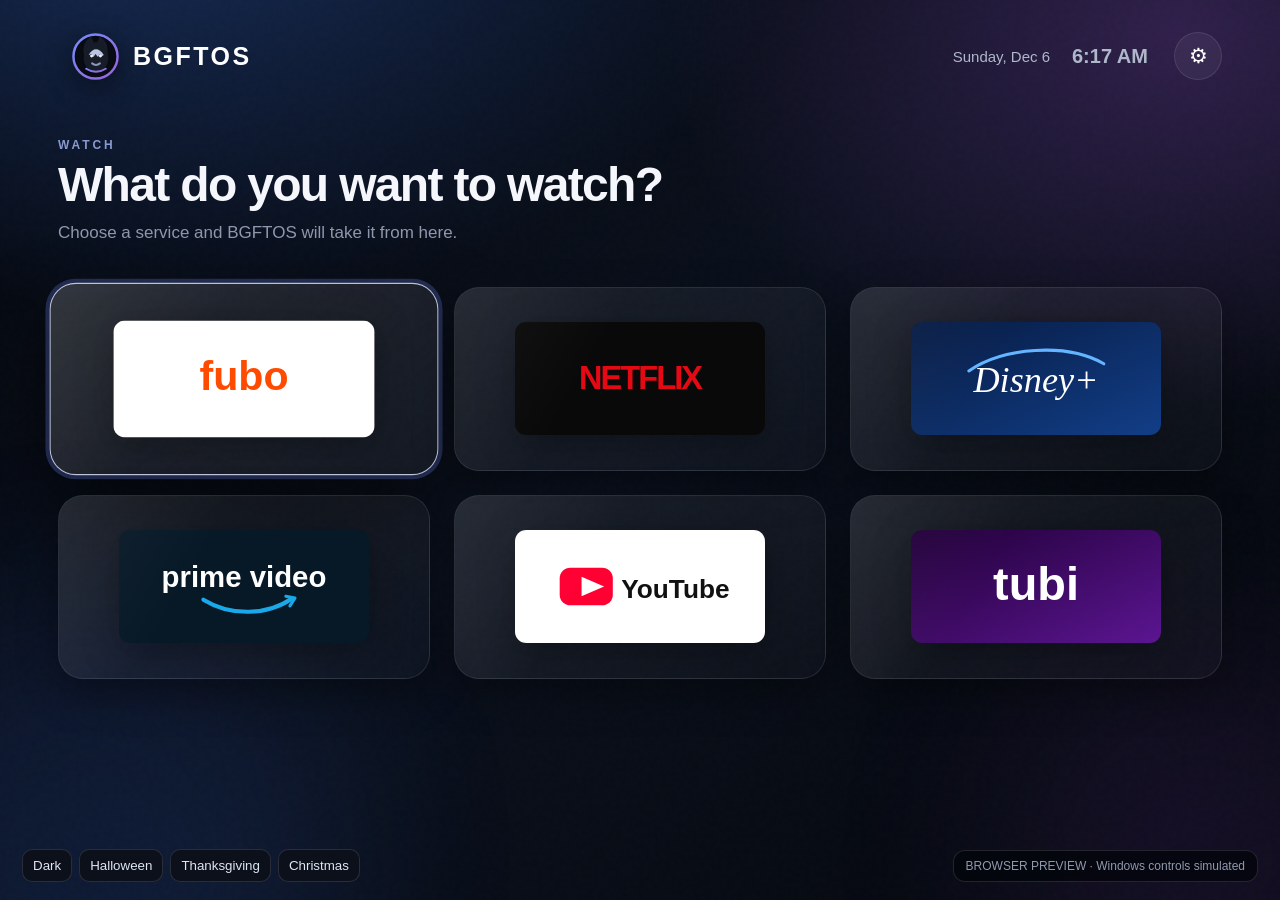
==== preview/index.html @ 80ce568b "Add interactive BGFTOS browser preview" ====
<!doctype html>
<html lang="en"><head><meta charset="utf-8"><meta name="viewport" content="width=device-width,initial-scale=1"><meta name="color-scheme" content="dark"><meta name="theme-color" content="#05080f"><title>BGFTOS Preview</title><link rel="stylesheet" href="../web/launcher/styles.css"><style>.preview-badge{position:fixed;right:22px;bottom:18px;z-index:50;padding:8px 12px;border:1px solid rgba(255,255,255,.12);border-radius:12px;background:rgba(3,6,12,.82);color:#8f99ad;font:12px "Segoe UI",sans-serif}.theme-picker{position:fixed;left:22px;bottom:18px;z-index:50;display:flex;gap:7px}.theme-picker button{border:1px solid rgba(255,255,255,.12);border-radius:10px;background:#0b101b;color:#dfe5f3;padding:8px 10px;cursor:pointer}</style></head>
<body><div class="ambient ambient-one"></div><div class="ambient ambient-two"></div><div class="grain"></div>
<header class="topbar"><button id="brand" class="brand focusable"><img class="bigfoot-mark" src="../assets/brand/bigfoot-mark.svg" alt="Bigfoot"><span class="brand-name">BGFTOS</span></button><div class="top-right"><div id="date"></div><div id="clock"></div><button id="settings" class="round focusable">⚙</button></div></header>
<main><section class="hero"><p class="eyebrow">WATCH</p><h1>What do you want to watch?</h1><p class="sub">Choose a service and BGFTOS will take it from here.</p></section><section id="apps"></section></main>
<div id="toast"></div><div id="panel" class="overlay hidden"><div class="panel"><div class="panel-head"><div><p class="eyebrow">BGFTOS</p><h2>System</h2></div><button id="panelClose" class="round focusable">×</button></div><div class="info-row"><span>Phone remote</span><strong id="remoteUrl">http://192.168.1.50:8765/remote/?token=preview</strong></div><p class="muted">Preview mode. On the HP this shows the private phone remote address for your home network.</p><div class="panel-actions"><button id="sleepButton" class="action focusable">Sleep PC</button><button id="refreshButton" class="action focusable">Refresh Home</button></div></div></div>
<div class="theme-picker"><button data-theme="default">Dark</button><button data-theme="halloween">Halloween</button><button data-theme="thanksgiving">Thanksgiving</button><button data-theme="christmas">Christmas</button></div><div class="preview-badge">BROWSER PREVIEW · Windows controls simulated</div>
<script>
const services=[{"id":"fubo","name":"Fubo","url":"#","icon":"../assets/services/fubo.svg"},{"id":"netflix","name":"Netflix","url":"#","icon":"../assets/services/netflix.svg"},{"id":"disney","name":"Disney+","url":"#","icon":"../assets/services/disney.svg"},{"id":"prime","name":"Prime Video","url":"#","icon":"../assets/services/prime.svg"},{"id":"youtube","name":"YouTube","url":"#","icon":"../assets/services/youtube.svg"},{"id":"tubi","name":"Tubi","url":"#","icon":"../assets/services/tubi.svg"}];
let selected=0,columns=3,panelOpen=false;const apps=document.getElementById("apps"),panel=document.getElementById("panel"),toast=document.getElementById("toast");
function render(){apps.innerHTML="";services.forEach((s,i)=>{const tile=document.createElement("div");tile.className="app"+(i===selected?" selected":"");tile.setAttribute("role","button");const img=document.createElement("img");img.src=s.icon;img.alt=s.name;tile.appendChild(img);tile.onclick=()=>{selected=i;render();showToast(s.name+" launch is simulated in preview mode")};apps.appendChild(tile)})}
function showToast(m){toast.textContent=m;toast.classList.add("show");setTimeout(()=>toast.classList.remove("show"),2200)}
function openPanel(){panelOpen=true;panel.classList.remove("hidden")}function closePanel(){panelOpen=false;panel.classList.add("hidden")}
function clock(){const d=new Date();document.getElementById("clock").textContent=d.toLocaleTimeString([],{hour:"numeric",minute:"2-digit"});document.getElementById("date").textContent=d.toLocaleDateString([],{weekday:"long",month:"short",day:"numeric"})}
document.getElementById("settings").onclick=openPanel;document.getElementById("brand").onclick=openPanel;document.getElementById("panelClose").onclick=closePanel;document.getElementById("sleepButton").onclick=()=>showToast("Sleep is simulated in preview mode");document.getElementById("refreshButton").onclick=()=>showToast("Home refreshed");
document.querySelectorAll("[data-theme]").forEach(b=>b.onclick=()=>document.body.dataset.theme=b.dataset.theme);
document.addEventListener("keydown",e=>{if(panelOpen){if(e.key==="Escape"||e.key==="Backspace")closePanel();return}let h=true;switch(e.key){case"ArrowRight":selected=Math.min(selected+1,services.length-1);break;case"ArrowLeft":selected=Math.max(selected-1,0);break;case"ArrowDown":selected=Math.min(selected+columns,services.length-1);break;case"ArrowUp":selected=Math.max(selected-columns,0);break;case"Enter":showToast(services[selected].name+" launch is simulated in preview mode");return;default:h=false}if(h){e.preventDefault();render()}});render();clock();setInterval(clock,15000);
</script></body></html>
---- web/launcher/styles.css ----
:root{color-scheme:dark;--text:#f5f7fc;--muted:#8f99ad;--line:rgba(255,255,255,.10);--accent:#667eea;--shadow:0 24px 70px rgba(0,0,0,.58)}*{box-sizing:border-box}html,body{width:100%;height:100%;margin:0;background:#05080f}body{font-family:"Segoe UI Variable Display","Segoe UI",Arial,sans-serif;color:var(--text);overflow:hidden;user-select:none;background:radial-gradient(1050px 680px at 12% -12%,#172d58 0%,transparent 62%),radial-gradient(850px 620px at 92% 4%,#30204b 0%,transparent 60%),linear-gradient(135deg,#05080f 0%,#0a101c 50%,#05070c 100%)}body[data-theme=halloween]{background:radial-gradient(900px 650px at 12% -5%,#512008 0%,transparent 62%),radial-gradient(750px 600px at 90% 5%,#271033 0%,transparent 62%),linear-gradient(135deg,#080504,#120907 58%,#050405)}body[data-theme=thanksgiving]{background:radial-gradient(950px 650px at 10% -5%,#55270e 0%,transparent 62%),radial-gradient(750px 600px at 92% 8%,#31200f 0%,transparent 62%),linear-gradient(135deg,#090604,#150c06 60%,#050403)}body[data-theme=christmas]{background:radial-gradient(900px 650px at 10% -5%,#0b3823 0%,transparent 62%),radial-gradient(750px 600px at 92% 5%,#45101d 0%,transparent 62%),linear-gradient(135deg,#030a07,#09160f 58%,#040806)}.ambient{position:fixed;border-radius:50%;filter:blur(95px);opacity:.14;pointer-events:none}.ambient-one{width:520px;height:520px;background:#3565cf;left:-170px;bottom:-220px}.ambient-two{width:420px;height:420px;background:#743eb0;right:-140px;bottom:-170px}.grain{position:fixed;inset:0;opacity:.025;pointer-events:none;background-image:url("data:image/svg+xml,%3Csvg viewBox='0 0 180 180' xmlns='http://www.w3.org/2000/svg'%3E%3Cfilter id='n'%3E%3CfeTurbulence type='fractalNoise' baseFrequency='.9' numOctaves='2' stitchTiles='stitch'/%3E%3C/filter%3E%3Crect width='100%25' height='100%25' filter='url(%23n)' opacity='.7'/%3E%3C/svg%3E")}.topbar{height:112px;display:flex;align-items:center;justify-content:space-between;padding:28px 58px;position:relative;z-index:2}.brand{display:flex;align-items:center;gap:13px;background:transparent;border:1px solid transparent;color:#fff;padding:7px 12px;border-radius:18px}.bigfoot-mark{width:49px;height:49px;filter:drop-shadow(0 7px 14px rgba(0,0,0,.45))}.brand-name{font-size:25px;font-weight:760;letter-spacing:.10em}.top-right{display:flex;align-items:center;gap:22px;color:#aeb8ca}#date{font-size:15px}#clock{font-size:20px;font-weight:650;min-width:80px}.round{width:48px;height:48px;border:1px solid var(--line);border-radius:50%;background:rgba(255,255,255,.055);color:#fff;font-size:21px;backdrop-filter:blur(16px)}main{padding:0 58px}.hero{padding:26px 0 24px}.eyebrow{margin:0 0 8px;font-size:12px;font-weight:750;letter-spacing:.24em;color:#899bd0}.hero h1{margin:0;font-size:48px;line-height:1.06;font-weight:690;letter-spacing:-.035em}.sub{margin:12px 0 0;color:var(--muted);font-size:17px}#apps{display:grid;grid-template-columns:repeat(3,minmax(0,1fr));gap:24px;padding:20px 0 40px}.app{height:184px;position:relative;border:1px solid var(--line);border-radius:25px;background:linear-gradient(145deg,rgba(255,255,255,.075),rgba(255,255,255,.025));box-shadow:0 15px 38px rgba(0,0,0,.36);display:flex;align-items:center;justify-content:center;overflow:hidden;transition:transform .15s ease,border-color .15s ease,box-shadow .15s ease,background .15s ease}.app::after{content:"";position:absolute;inset:0;background:linear-gradient(120deg,rgba(255,255,255,.055),transparent 38%);pointer-events:none}.app img{width:72%;height:62%;object-fit:contain;filter:drop-shadow(0 8px 18px rgba(0,0,0,.30))}.fallback{font-size:31px;font-weight:700}.app.selected,.focusable:focus-visible{outline:none;border-color:rgba(225,231,255,.82);box-shadow:0 0 0 4px rgba(102,126,234,.28),0 28px 65px rgba(0,0,0,.52)}.app.selected{transform:scale(1.045);background:linear-gradient(145deg,rgba(255,255,255,.13),rgba(255,255,255,.045))}.overlay{position:fixed;inset:0;z-index:20;background:rgba(0,2,7,.82);backdrop-filter:blur(24px);display:flex;align-items:center;justify-content:center}.hidden{display:none!important}.panel{width:min(720px,82vw);padding:34px;border:1px solid var(--line);border-radius:30px;background:linear-gradient(145deg,rgba(15,21,34,.98),rgba(6,10,18,.98));box-shadow:var(--shadow)}.panel-head{display:flex;align-items:center;justify-content:space-between}.panel h2{font-size:36px;margin:0 0 20px}.info-row{padding:18px 20px;border:1px solid var(--line);border-radius:17px;background:rgba(0,0,0,.28)}.info-row span{display:block;color:var(--muted);font-size:13px;margin-bottom:7px}.info-row strong{font-family:Consolas,monospace;font-size:15px;word-break:break-all}.muted{color:var(--muted);line-height:1.5}.panel-actions{display:flex;gap:12px;margin-top:24px}.action{padding:13px 20px;border-radius:13px;border:1px solid var(--line);background:rgba(255,255,255,.055);color:#fff;font-weight:650}#toast{position:fixed;left:50%;bottom:28px;transform:translateX(-50%);padding:12px 18px;border:1px solid var(--line);border-radius:14px;background:rgba(4,7,13,.97);box-shadow:var(--shadow);opacity:0;transition:opacity .2s}#toast.show{opacity:1}@media(max-width:1100px){.hero h1{font-size:38px}.app{height:160px}.topbar,main{padding-left:38px;padding-right:38px}}
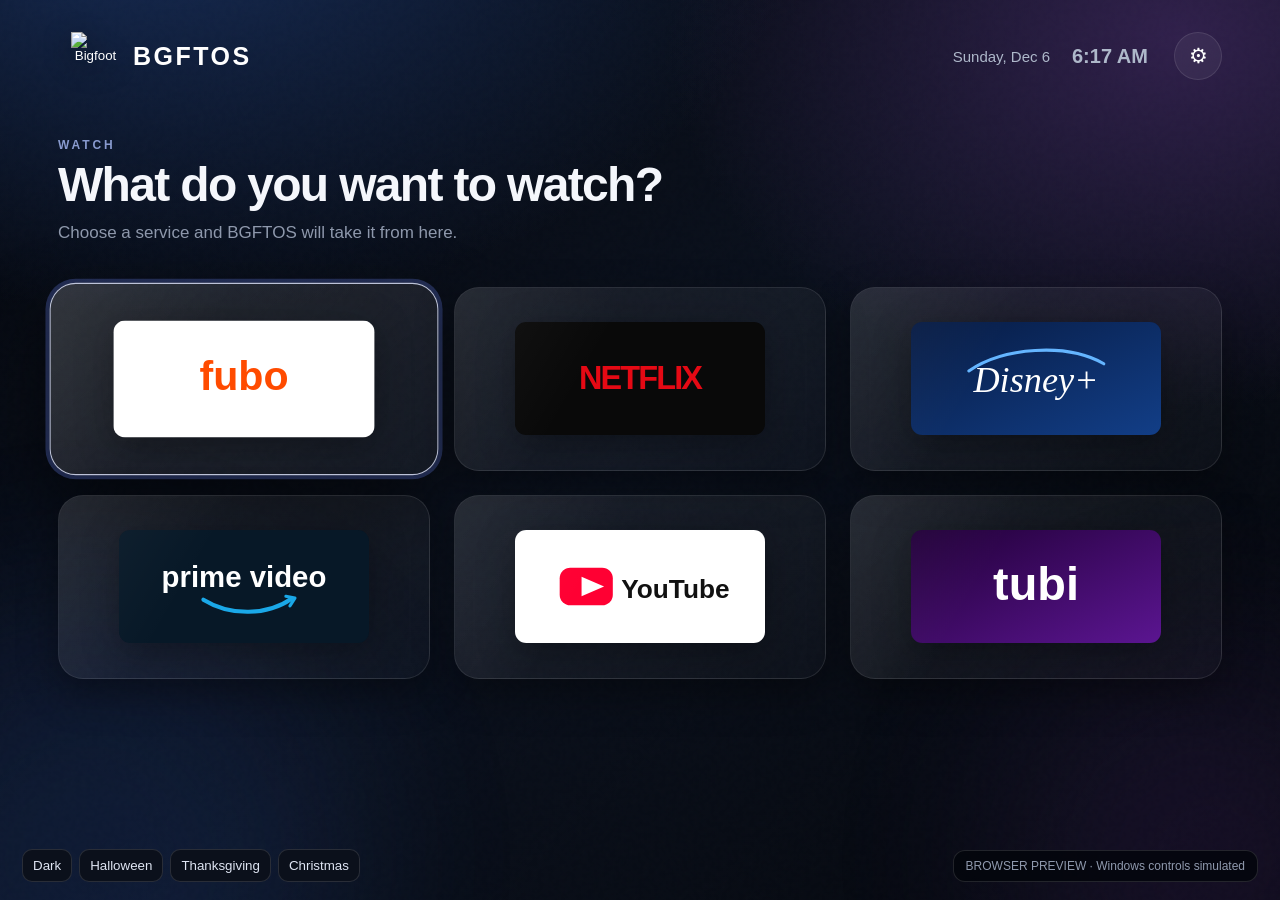
==== commit 412e9ab5: "Show full seasonal artwork in browser preview" ====
--- a/preview/index.html
+++ b/preview/index.html
@@ -1,6 +1,20 @@
 <!doctype html>
-<html lang="en"><head><meta charset="utf-8"><meta name="viewport" content="width=device-width,initial-scale=1"><meta name="color-scheme" content="dark"><meta name="theme-color" content="#05080f"><title>BGFTOS Preview</title><link rel="stylesheet" href="../web/launcher/styles.css"><style>.preview-badge{position:fixed;right:22px;bottom:18px;z-index:50;padding:8px 12px;border:1px solid rgba(255,255,255,.12);border-radius:12px;background:rgba(3,6,12,.82);color:#8f99ad;font:12px "Segoe UI",sans-serif}.theme-picker{position:fixed;left:22px;bottom:18px;z-index:50;display:flex;gap:7px}.theme-picker button{border:1px solid rgba(255,255,255,.12);border-radius:10px;background:#0b101b;color:#dfe5f3;padding:8px 10px;cursor:pointer}</style></head>
-<body><div class="ambient ambient-one"></div><div class="ambient ambient-two"></div><div class="grain"></div>
+<html lang="en"><head><meta charset="utf-8"><meta name="viewport" content="width=device-width,initial-scale=1"><meta name="color-scheme" content="dark"><meta name="theme-color" content="#05080f"><title>BGFTOS Preview</title><link rel="stylesheet" href="../web/launcher/styles.css"><style>.preview-badge{position:fixed;right:22px;bottom:18px;z-index:50;padding:8px 12px;border:1px solid rgba(255,255,255,.12);border-radius:12px;background:rgba(3,6,12,.82);color:#8f99ad;font:12px "Segoe UI",sans-serif}.theme-picker{position:fixed;left:22px;bottom:18px;z-index:50;display:flex;gap:7px}.theme-picker button{border:1px solid rgba(255,255,255,.12);border-radius:10px;background:#0b101b;color:#dfe5f3;padding:8px 10px;cursor:pointer}@media(max-width:700px){
+html,body{min-height:100%;height:auto;overflow-x:hidden;overflow-y:auto}
+body{padding-bottom:118px;background-attachment:fixed}
+.topbar{height:auto;padding:18px 16px 8px;align-items:center}
+.brand{gap:9px;padding:5px 6px}.bigfoot-mark{width:38px;height:38px}.brand-name{font-size:19px}
+.top-right{gap:10px}#date{display:none}#clock{font-size:16px;min-width:auto}.round{width:42px;height:42px}
+main{padding:0 16px}.hero{padding:24px 2px 14px}.hero h1{font-size:34px;line-height:1.02;max-width:340px}.sub{font-size:15px;line-height:1.45;max-width:330px}
+#apps{grid-template-columns:repeat(2,minmax(0,1fr));gap:12px;padding:14px 0 20px}.app{height:112px;border-radius:19px}.app img{width:78%;height:58%}.app.selected{transform:none;box-shadow:0 0 0 2px rgba(102,126,234,.35),0 14px 34px rgba(0,0,0,.45)}
+.theme-picker{position:fixed;left:10px;right:10px;bottom:10px;display:grid;grid-template-columns:repeat(4,1fr);gap:5px;padding:7px;background:rgba(3,6,12,.88);border:1px solid rgba(255,255,255,.1);border-radius:15px;backdrop-filter:blur(18px)}
+.theme-picker button{padding:10px 3px;font-size:11px;white-space:nowrap}.preview-badge{display:none}
+.overlay{align-items:flex-end;padding:12px}.panel{width:100%;max-height:86vh;overflow:auto;padding:24px 18px;border-radius:25px}.panel h2{font-size:30px}.panel-actions{display:grid;grid-template-columns:1fr 1fr}.action{min-height:48px}
+.info-row strong{font-size:12px}#toast{bottom:82px;width:max-content;max-width:88vw;text-align:center}
+}
+@media(max-width:380px){.hero h1{font-size:30px}.app{height:100px}.theme-picker button{font-size:10px}.top-right{gap:7px}}
+</style></head>
+<body><div class="ambient ambient-one"></div><div class="ambient ambient-two"></div><div class="grain"></div><div class="seasonal-decor" aria-hidden="true"><div class="decor-top"></div><div class="decor-left"></div><div class="decor-right"></div><div class="decor-bottom"></div></div>
 <header class="topbar"><button id="brand" class="brand focusable"><img class="bigfoot-mark" src="../assets/brand/bigfoot-mark.svg" alt="Bigfoot"><span class="brand-name">BGFTOS</span></button><div class="top-right"><div id="date"></div><div id="clock"></div><button id="settings" class="round focusable">⚙</button></div></header>
 <main><section class="hero"><p class="eyebrow">WATCH</p><h1>What do you want to watch?</h1><p class="sub">Choose a service and BGFTOS will take it from here.</p></section><section id="apps"></section></main>
 <div id="toast"></div><div id="panel" class="overlay hidden"><div class="panel"><div class="panel-head"><div><p class="eyebrow">BGFTOS</p><h2>System</h2></div><button id="panelClose" class="round focusable">×</button></div><div class="info-row"><span>Phone remote</span><strong id="remoteUrl">http://192.168.1.50:8765/remote/?token=preview</strong></div><p class="muted">Preview mode. On the HP this shows the private phone remote address for your home network.</p><div class="panel-actions"><button id="sleepButton" class="action focusable">Sleep PC</button><button id="refreshButton" class="action focusable">Refresh Home</button></div></div></div>
--- a/web/launcher/styles.css
+++ b/web/launcher/styles.css
@@ -1 +1,20 @@
-:root{color-scheme:dark;--text:#f5f7fc;--muted:#8f99ad;--line:rgba(255,255,255,.10);--accent:#667eea;--shadow:0 24px 70px rgba(0,0,0,.58)}*{box-sizing:border-box}html,body{width:100%;height:100%;margin:0;background:#05080f}body{font-family:"Segoe UI Variable Display","Segoe UI",Arial,sans-serif;color:var(--text);overflow:hidden;user-select:none;background:radial-gradient(1050px 680px at 12% -12%,#172d58 0%,transparent 62%),radial-gradient(850px 620px at 92% 4%,#30204b 0%,transparent 60%),linear-gradient(135deg,#05080f 0%,#0a101c 50%,#05070c 100%)}body[data-theme=halloween]{background:radial-gradient(900px 650px at 12% -5%,#512008 0%,transparent 62%),radial-gradient(750px 600px at 90% 5%,#271033 0%,transparent 62%),linear-gradient(135deg,#080504,#120907 58%,#050405)}body[data-theme=thanksgiving]{background:radial-gradient(950px 650px at 10% -5%,#55270e 0%,transparent 62%),radial-gradient(750px 600px at 92% 8%,#31200f 0%,transparent 62%),linear-gradient(135deg,#090604,#150c06 60%,#050403)}body[data-theme=christmas]{background:radial-gradient(900px 650px at 10% -5%,#0b3823 0%,transparent 62%),radial-gradient(750px 600px at 92% 5%,#45101d 0%,transparent 62%),linear-gradient(135deg,#030a07,#09160f 58%,#040806)}.ambient{position:fixed;border-radius:50%;filter:blur(95px);opacity:.14;pointer-events:none}.ambient-one{width:520px;height:520px;background:#3565cf;left:-170px;bottom:-220px}.ambient-two{width:420px;height:420px;background:#743eb0;right:-140px;bottom:-170px}.grain{position:fixed;inset:0;opacity:.025;pointer-events:none;background-image:url("data:image/svg+xml,%3Csvg viewBox='0 0 180 180' xmlns='http://www.w3.org/2000/svg'%3E%3Cfilter id='n'%3E%3CfeTurbulence type='fractalNoise' baseFrequency='.9' numOctaves='2' stitchTiles='stitch'/%3E%3C/filter%3E%3Crect width='100%25' height='100%25' filter='url(%23n)' opacity='.7'/%3E%3C/svg%3E")}.topbar{height:112px;display:flex;align-items:center;justify-content:space-between;padding:28px 58px;position:relative;z-index:2}.brand{display:flex;align-items:center;gap:13px;background:transparent;border:1px solid transparent;color:#fff;padding:7px 12px;border-radius:18px}.bigfoot-mark{width:49px;height:49px;filter:drop-shadow(0 7px 14px rgba(0,0,0,.45))}.brand-name{font-size:25px;font-weight:760;letter-spacing:.10em}.top-right{display:flex;align-items:center;gap:22px;color:#aeb8ca}#date{font-size:15px}#clock{font-size:20px;font-weight:650;min-width:80px}.round{width:48px;height:48px;border:1px solid var(--line);border-radius:50%;background:rgba(255,255,255,.055);color:#fff;font-size:21px;backdrop-filter:blur(16px)}main{padding:0 58px}.hero{padding:26px 0 24px}.eyebrow{margin:0 0 8px;font-size:12px;font-weight:750;letter-spacing:.24em;color:#899bd0}.hero h1{margin:0;font-size:48px;line-height:1.06;font-weight:690;letter-spacing:-.035em}.sub{margin:12px 0 0;color:var(--muted);font-size:17px}#apps{display:grid;grid-template-columns:repeat(3,minmax(0,1fr));gap:24px;padding:20px 0 40px}.app{height:184px;position:relative;border:1px solid var(--line);border-radius:25px;background:linear-gradient(145deg,rgba(255,255,255,.075),rgba(255,255,255,.025));box-shadow:0 15px 38px rgba(0,0,0,.36);display:flex;align-items:center;justify-content:center;overflow:hidden;transition:transform .15s ease,border-color .15s ease,box-shadow .15s ease,background .15s ease}.app::after{content:"";position:absolute;inset:0;background:linear-gradient(120deg,rgba(255,255,255,.055),transparent 38%);pointer-events:none}.app img{width:72%;height:62%;object-fit:contain;filter:drop-shadow(0 8px 18px rgba(0,0,0,.30))}.fallback{font-size:31px;font-weight:700}.app.selected,.focusable:focus-visible{outline:none;border-color:rgba(225,231,255,.82);box-shadow:0 0 0 4px rgba(102,126,234,.28),0 28px 65px rgba(0,0,0,.52)}.app.selected{transform:scale(1.045);background:linear-gradient(145deg,rgba(255,255,255,.13),rgba(255,255,255,.045))}.overlay{position:fixed;inset:0;z-index:20;background:rgba(0,2,7,.82);backdrop-filter:blur(24px);display:flex;align-items:center;justify-content:center}.hidden{display:none!important}.panel{width:min(720px,82vw);padding:34px;border:1px solid var(--line);border-radius:30px;background:linear-gradient(145deg,rgba(15,21,34,.98),rgba(6,10,18,.98));box-shadow:var(--shadow)}.panel-head{display:flex;align-items:center;justify-content:space-between}.panel h2{font-size:36px;margin:0 0 20px}.info-row{padding:18px 20px;border:1px solid var(--line);border-radius:17px;background:rgba(0,0,0,.28)}.info-row span{display:block;color:var(--muted);font-size:13px;margin-bottom:7px}.info-row strong{font-family:Consolas,monospace;font-size:15px;word-break:break-all}.muted{color:var(--muted);line-height:1.5}.panel-actions{display:flex;gap:12px;margin-top:24px}.action{padding:13px 20px;border-radius:13px;border:1px solid var(--line);background:rgba(255,255,255,.055);color:#fff;font-weight:650}#toast{position:fixed;left:50%;bottom:28px;transform:translateX(-50%);padding:12px 18px;border:1px solid var(--line);border-radius:14px;background:rgba(4,7,13,.97);box-shadow:var(--shadow);opacity:0;transition:opacity .2s}#toast.show{opacity:1}@media(max-width:1100px){.hero h1{font-size:38px}.app{height:160px}.topbar,main{padding-left:38px;padding-right:38px}}+:root{color-scheme:dark;--text:#f5f7fc;--muted:#8f99ad;--line:rgba(255,255,255,.10);--accent:#667eea;--shadow:0 24px 70px rgba(0,0,0,.58)}*{box-sizing:border-box}html,body{width:100%;height:100%;margin:0;background:#05080f}body{font-family:"Segoe UI Variable Display","Segoe UI",Arial,sans-serif;color:var(--text);overflow:hidden;user-select:none;background:radial-gradient(1050px 680px at 12% -12%,#172d58 0%,transparent 62%),radial-gradient(850px 620px at 92% 4%,#30204b 0%,transparent 60%),linear-gradient(135deg,#05080f 0%,#0a101c 50%,#05070c 100%)}body[data-theme=halloween]{background:radial-gradient(900px 650px at 12% -5%,#512008 0%,transparent 62%),radial-gradient(750px 600px at 90% 5%,#271033 0%,transparent 62%),linear-gradient(135deg,#080504,#120907 58%,#050405)}body[data-theme=thanksgiving]{background:radial-gradient(950px 650px at 10% -5%,#55270e 0%,transparent 62%),radial-gradient(750px 600px at 92% 8%,#31200f 0%,transparent 62%),linear-gradient(135deg,#090604,#150c06 60%,#050403)}body[data-theme=christmas]{background:radial-gradient(900px 650px at 10% -5%,#0b3823 0%,transparent 62%),radial-gradient(750px 600px at 92% 5%,#45101d 0%,transparent 62%),linear-gradient(135deg,#030a07,#09160f 58%,#040806)}.ambient{position:fixed;border-radius:50%;filter:blur(95px);opacity:.14;pointer-events:none}.ambient-one{width:520px;height:520px;background:#3565cf;left:-170px;bottom:-220px}.ambient-two{width:420px;height:420px;background:#743eb0;right:-140px;bottom:-170px}.grain{position:fixed;inset:0;opacity:.025;pointer-events:none;background-image:url("data:image/svg+xml,%3Csvg viewBox='0 0 180 180' xmlns='http://www.w3.org/2000/svg'%3E%3Cfilter id='n'%3E%3CfeTurbulence type='fractalNoise' baseFrequency='.9' numOctaves='2' stitchTiles='stitch'/%3E%3C/filter%3E%3Crect width='100%25' height='100%25' filter='url(%23n)' opacity='.7'/%3E%3C/svg%3E")}.topbar{height:112px;display:flex;align-items:center;justify-content:space-between;padding:28px 58px;position:relative;z-index:2}.brand{display:flex;align-items:center;gap:13px;background:transparent;border:1px solid transparent;color:#fff;padding:7px 12px;border-radius:18px}.bigfoot-mark{width:49px;height:49px;filter:drop-shadow(0 7px 14px rgba(0,0,0,.45))}.brand-name{font-size:25px;font-weight:760;letter-spacing:.10em}.top-right{display:flex;align-items:center;gap:22px;color:#aeb8ca}#date{font-size:15px}#clock{font-size:20px;font-weight:650;min-width:80px}.round{width:48px;height:48px;border:1px solid var(--line);border-radius:50%;background:rgba(255,255,255,.055);color:#fff;font-size:21px;backdrop-filter:blur(16px)}main{padding:0 58px}.hero{padding:26px 0 24px}.eyebrow{margin:0 0 8px;font-size:12px;font-weight:750;letter-spacing:.24em;color:#899bd0}.hero h1{margin:0;font-size:48px;line-height:1.06;font-weight:690;letter-spacing:-.035em}.sub{margin:12px 0 0;color:var(--muted);font-size:17px}#apps{display:grid;grid-template-columns:repeat(3,minmax(0,1fr));gap:24px;padding:20px 0 40px}.app{height:184px;position:relative;border:1px solid var(--line);border-radius:25px;background:linear-gradient(145deg,rgba(255,255,255,.075),rgba(255,255,255,.025));box-shadow:0 15px 38px rgba(0,0,0,.36);display:flex;align-items:center;justify-content:center;overflow:hidden;transition:transform .15s ease,border-color .15s ease,box-shadow .15s ease,background .15s ease}.app::after{content:"";position:absolute;inset:0;background:linear-gradient(120deg,rgba(255,255,255,.055),transparent 38%);pointer-events:none}.app img{width:72%;height:62%;object-fit:contain;filter:drop-shadow(0 8px 18px rgba(0,0,0,.30))}.fallback{font-size:31px;font-weight:700}.app.selected,.focusable:focus-visible{outline:none;border-color:rgba(225,231,255,.82);box-shadow:0 0 0 4px rgba(102,126,234,.28),0 28px 65px rgba(0,0,0,.52)}.app.selected{transform:scale(1.045);background:linear-gradient(145deg,rgba(255,255,255,.13),rgba(255,255,255,.045))}.overlay{position:fixed;inset:0;z-index:20;background:rgba(0,2,7,.82);backdrop-filter:blur(24px);display:flex;align-items:center;justify-content:center}.hidden{display:none!important}.panel{width:min(720px,82vw);padding:34px;border:1px solid var(--line);border-radius:30px;background:linear-gradient(145deg,rgba(15,21,34,.98),rgba(6,10,18,.98));box-shadow:var(--shadow)}.panel-head{display:flex;align-items:center;justify-content:space-between}.panel h2{font-size:36px;margin:0 0 20px}.info-row{padding:18px 20px;border:1px solid var(--line);border-radius:17px;background:rgba(0,0,0,.28)}.info-row span{display:block;color:var(--muted);font-size:13px;margin-bottom:7px}.info-row strong{font-family:Consolas,monospace;font-size:15px;word-break:break-all}.muted{color:var(--muted);line-height:1.5}.panel-actions{display:flex;gap:12px;margin-top:24px}.action{padding:13px 20px;border-radius:13px;border:1px solid var(--line);background:rgba(255,255,255,.055);color:#fff;font-weight:650}#toast{position:fixed;left:50%;bottom:28px;transform:translateX(-50%);padding:12px 18px;border:1px solid var(--line);border-radius:14px;background:rgba(4,7,13,.97);box-shadow:var(--shadow);opacity:0;transition:opacity .2s}#toast.show{opacity:1}@media(max-width:1100px){.hero h1{font-size:38px}.app{height:160px}.topbar,main{padding-left:38px;padding-right:38px}}
+/* Seasonal personality layer */
+.seasonal-decor{position:fixed;inset:0;z-index:1;pointer-events:none;overflow:hidden}.seasonal-decor>div{position:absolute;opacity:0;transition:opacity .35s ease}.decor-top{left:0;right:0;top:0;height:72px}.decor-left{left:12px;bottom:20px}.decor-right{right:18px;bottom:22px}.decor-bottom{left:0;right:0;bottom:0;text-align:center}
+body[data-theme=halloween] .seasonal-decor>div,body[data-theme=thanksgiving] .seasonal-decor>div,body[data-theme=christmas] .seasonal-decor>div{opacity:1}
+body[data-theme=halloween] .decor-top::before{content:"🦇  🦇        🕸️                 🦇       🦇";display:block;text-align:center;font-size:30px;letter-spacing:16px}
+body[data-theme=halloween] .decor-left::before{content:"🎃";font-size:92px;filter:drop-shadow(0 0 24px #ff6a00)}
+body[data-theme=halloween] .decor-right::before{content:"👻  🎃";font-size:62px;filter:drop-shadow(0 0 20px #7d35d8)}
+body[data-theme=halloween] .decor-bottom::before{content:"🍬   🕯️   🍂";font-size:31px}
+body[data-theme=halloween] .ambient-one{background:#ff6500;opacity:.24}body[data-theme=halloween] .ambient-two{background:#8b38e8;opacity:.28}
+body[data-theme=thanksgiving] .decor-top::before{content:"🍁       🍂    🍁          🍂       🍁";display:block;text-align:center;font-size:35px}
+body[data-theme=thanksgiving] .decor-left::before{content:"🦃";font-size:104px;filter:drop-shadow(0 12px 20px rgba(0,0,0,.5))}
+body[data-theme=thanksgiving] .decor-right::before{content:"🎃  🌽";font-size:66px}
+body[data-theme=thanksgiving] .decor-bottom::before{content:"🍂   🍁   🥧   🍁   🍂";font-size:34px}
+body[data-theme=thanksgiving] .ambient-one{background:#c65b18;opacity:.25}body[data-theme=thanksgiving] .ambient-two{background:#8f651d;opacity:.22}
+body[data-theme=christmas] .decor-top::before{content:"🔴 · 🟢 · 🟡 · 🔵 · 🔴 · 🟢 · 🟡 · 🔵 · 🔴";display:block;text-align:center;font-size:25px;letter-spacing:5px;filter:drop-shadow(0 0 10px rgba(255,255,255,.45))}
+body[data-theme=christmas] .decor-left::before{content:"🎄";font-size:112px;filter:drop-shadow(0 0 24px rgba(40,190,90,.4))}
+body[data-theme=christmas] .decor-right::before{content:"🎅";font-size:90px;filter:drop-shadow(0 10px 22px rgba(0,0,0,.55))}
+body[data-theme=christmas] .decor-bottom::before{content:"🎁   ❄️   🔔   ❄️   🎁";font-size:34px}
+body[data-theme=christmas] .ambient-one{background:#0b7a45;opacity:.24}body[data-theme=christmas] .ambient-two{background:#b51d39;opacity:.25}
+@media(max-width:700px){.decor-left{left:4px;bottom:88px}.decor-right{right:5px;bottom:88px}body[data-theme=halloween] .decor-left::before,body[data-theme=thanksgiving] .decor-left::before,body[data-theme=christmas] .decor-left::before{font-size:54px}body[data-theme=halloween] .decor-right::before,body[data-theme=thanksgiving] .decor-right::before,body[data-theme=christmas] .decor-right::before{font-size:43px}.decor-bottom{bottom:74px}.decor-top{top:3px;opacity:.55!important}}
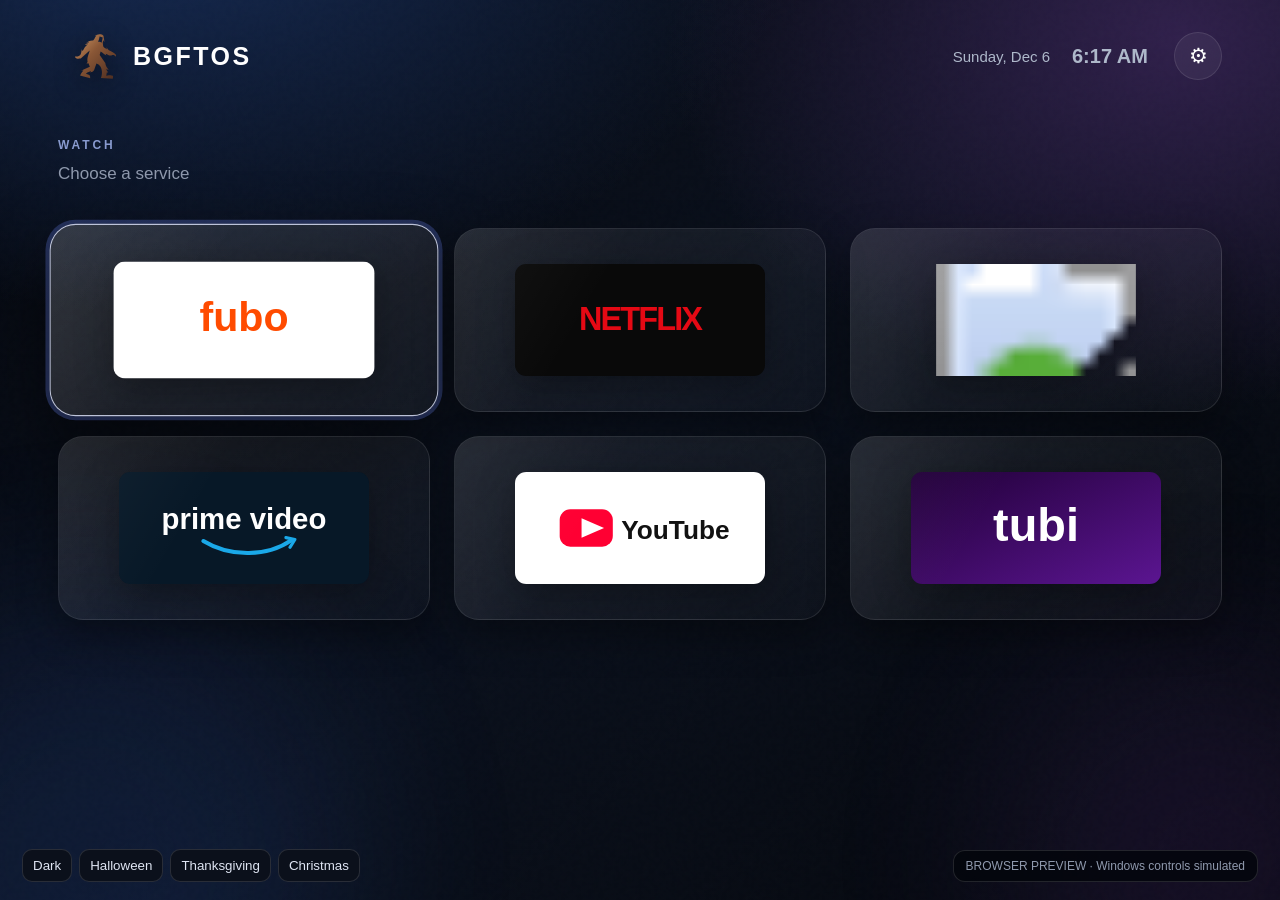
==== commit a99f0e66: "Simplify launcher service prompt" ====
--- a/preview/index.html
+++ b/preview/index.html
@@ -16,7 +16,7 @@
 </style></head>
 <body><div class="ambient ambient-one"></div><div class="ambient ambient-two"></div><div class="grain"></div><div class="seasonal-decor" aria-hidden="true"><div class="decor-top"></div><div class="decor-left"></div><div class="decor-right"></div><div class="decor-bottom"></div></div>
 <header class="topbar"><button id="brand" class="brand focusable"><img class="bigfoot-mark" src="../assets/brand/bigfoot-mark.svg" alt="Bigfoot"><span class="brand-name">BGFTOS</span></button><div class="top-right"><div id="date"></div><div id="clock"></div><button id="settings" class="round focusable">⚙</button></div></header>
-<main><section class="hero"><p class="eyebrow">WATCH</p><h1>What do you want to watch?</h1><p class="sub">Choose a service and BGFTOS will take it from here.</p></section><section id="apps"></section></main>
+<main><section class="hero"><p class="eyebrow">WATCH</p><p class="sub">Choose a service</p></section><section id="apps"></section></main>
 <div id="toast"></div><div id="panel" class="overlay hidden"><div class="panel"><div class="panel-head"><div><p class="eyebrow">BGFTOS</p><h2>System</h2></div><button id="panelClose" class="round focusable">×</button></div><div class="info-row"><span>Phone remote</span><strong id="remoteUrl">http://192.168.1.50:8765/remote/?token=preview</strong></div><p class="muted">Preview mode. On the HP this shows the private phone remote address for your home network.</p><div class="panel-actions"><button id="sleepButton" class="action focusable">Sleep PC</button><button id="refreshButton" class="action focusable">Refresh Home</button></div></div></div>
 <div class="theme-picker"><button data-theme="default">Dark</button><button data-theme="halloween">Halloween</button><button data-theme="thanksgiving">Thanksgiving</button><button data-theme="christmas">Christmas</button></div><div class="preview-badge">BROWSER PREVIEW · Windows controls simulated</div>
 <script>
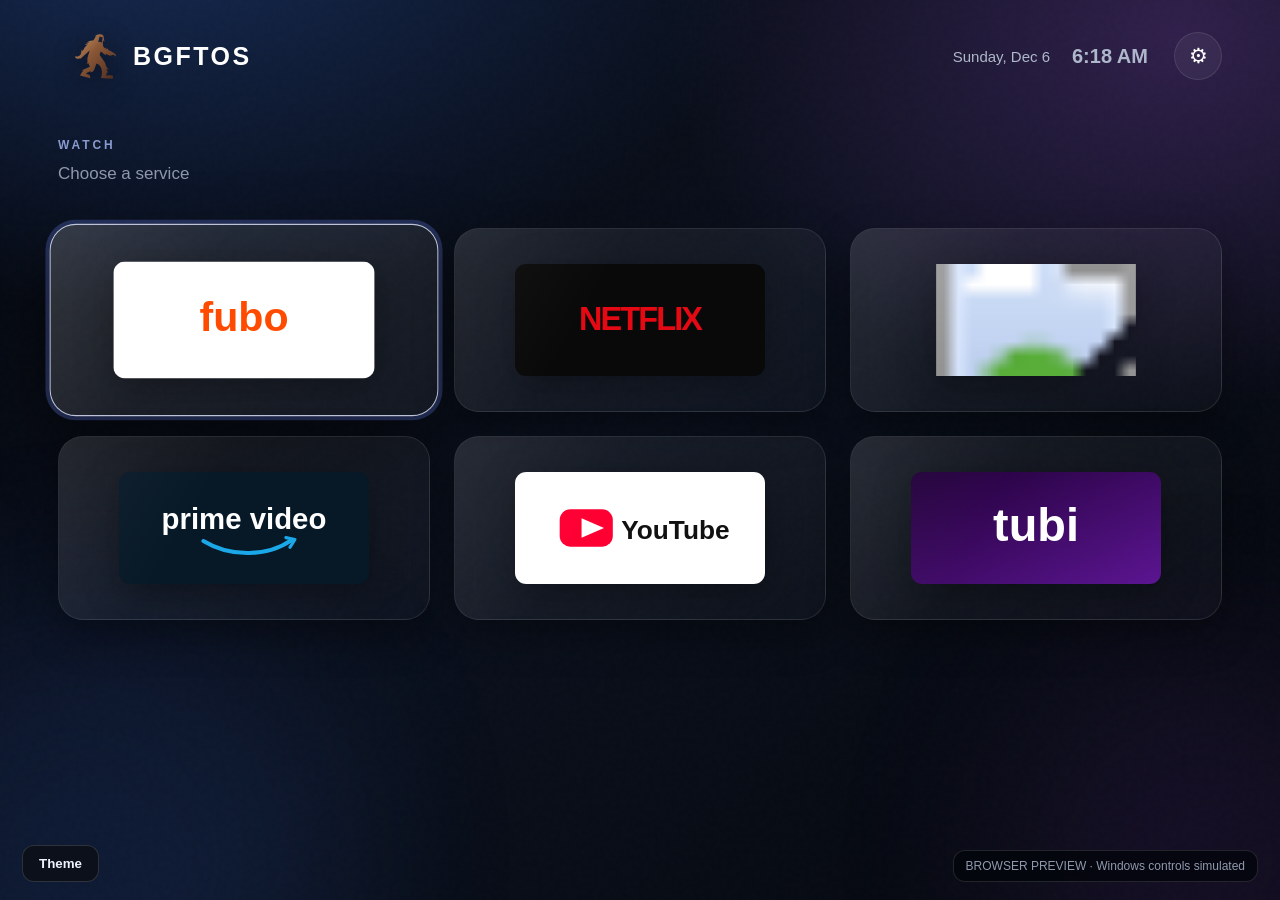
==== commit 8256e3ca: "Put preview themes behind Theme menu" ====
--- a/preview/index.html
+++ b/preview/index.html
@@ -1,5 +1,5 @@
 <!doctype html>
-<html lang="en"><head><meta charset="utf-8"><meta name="viewport" content="width=device-width,initial-scale=1"><meta name="color-scheme" content="dark"><meta name="theme-color" content="#05080f"><title>BGFTOS Preview</title><link rel="stylesheet" href="../web/launcher/styles.css"><style>.preview-badge{position:fixed;right:22px;bottom:18px;z-index:50;padding:8px 12px;border:1px solid rgba(255,255,255,.12);border-radius:12px;background:rgba(3,6,12,.82);color:#8f99ad;font:12px "Segoe UI",sans-serif}.theme-picker{position:fixed;left:22px;bottom:18px;z-index:50;display:flex;gap:7px}.theme-picker button{border:1px solid rgba(255,255,255,.12);border-radius:10px;background:#0b101b;color:#dfe5f3;padding:8px 10px;cursor:pointer}@media(max-width:700px){
+<html lang="en"><head><meta charset="utf-8"><meta name="viewport" content="width=device-width,initial-scale=1"><meta name="color-scheme" content="dark"><meta name="theme-color" content="#05080f"><title>BGFTOS Preview</title><link rel="stylesheet" href="../web/launcher/styles.css"><style>.preview-badge{position:fixed;right:22px;bottom:18px;z-index:50;padding:8px 12px;border:1px solid rgba(255,255,255,.12);border-radius:12px;background:rgba(3,6,12,.82);color:#8f99ad;font:12px "Segoe UI",sans-serif}.theme-wrap{position:fixed;left:22px;bottom:18px;z-index:50}.theme-toggle{border:1px solid rgba(255,255,255,.14);border-radius:12px;background:#0b101b;color:#eef2fb;padding:10px 16px;cursor:pointer;font-weight:650}.theme-picker{display:none;position:absolute;left:0;bottom:50px;min-width:180px;padding:7px;gap:5px;flex-direction:column;border:1px solid rgba(255,255,255,.12);border-radius:14px;background:rgba(3,6,12,.94);backdrop-filter:blur(18px);box-shadow:0 18px 50px rgba(0,0,0,.45)}.theme-wrap.open .theme-picker{display:flex}.theme-picker button{border:0;border-radius:9px;background:transparent;color:#dfe5f3;padding:10px 12px;text-align:left;cursor:pointer}.theme-picker button:hover{background:rgba(255,255,255,.08)}@media(max-width:700px){
 html,body{min-height:100%;height:auto;overflow-x:hidden;overflow-y:auto}
 body{padding-bottom:118px;background-attachment:fixed}
 .topbar{height:auto;padding:18px 16px 8px;align-items:center}
@@ -7,8 +7,7 @@
 .top-right{gap:10px}#date{display:none}#clock{font-size:16px;min-width:auto}.round{width:42px;height:42px}
 main{padding:0 16px}.hero{padding:24px 2px 14px}.hero h1{font-size:34px;line-height:1.02;max-width:340px}.sub{font-size:15px;line-height:1.45;max-width:330px}
 #apps{grid-template-columns:repeat(2,minmax(0,1fr));gap:12px;padding:14px 0 20px}.app{height:112px;border-radius:19px}.app img{width:78%;height:58%}.app.selected{transform:none;box-shadow:0 0 0 2px rgba(102,126,234,.35),0 14px 34px rgba(0,0,0,.45)}
-.theme-picker{position:fixed;left:10px;right:10px;bottom:10px;display:grid;grid-template-columns:repeat(4,1fr);gap:5px;padding:7px;background:rgba(3,6,12,.88);border:1px solid rgba(255,255,255,.1);border-radius:15px;backdrop-filter:blur(18px)}
-.theme-picker button{padding:10px 3px;font-size:11px;white-space:nowrap}.preview-badge{display:none}
+.theme-wrap{left:10px;bottom:10px}.theme-toggle{min-height:44px;padding:10px 15px}.theme-picker{left:0;bottom:52px;right:auto;min-width:190px}.theme-picker button{padding:11px 12px;font-size:13px;white-space:nowrap}.preview-badge{display:none}
 .overlay{align-items:flex-end;padding:12px}.panel{width:100%;max-height:86vh;overflow:auto;padding:24px 18px;border-radius:25px}.panel h2{font-size:30px}.panel-actions{display:grid;grid-template-columns:1fr 1fr}.action{min-height:48px}
 .info-row strong{font-size:12px}#toast{bottom:82px;width:max-content;max-width:88vw;text-align:center}
 }
@@ -18,7 +17,7 @@
 <header class="topbar"><button id="brand" class="brand focusable"><img class="bigfoot-mark" src="../assets/brand/bigfoot-mark.svg" alt="Bigfoot"><span class="brand-name">BGFTOS</span></button><div class="top-right"><div id="date"></div><div id="clock"></div><button id="settings" class="round focusable">⚙</button></div></header>
 <main><section class="hero"><p class="eyebrow">WATCH</p><p class="sub">Choose a service</p></section><section id="apps"></section></main>
 <div id="toast"></div><div id="panel" class="overlay hidden"><div class="panel"><div class="panel-head"><div><p class="eyebrow">BGFTOS</p><h2>System</h2></div><button id="panelClose" class="round focusable">×</button></div><div class="info-row"><span>Phone remote</span><strong id="remoteUrl">http://192.168.1.50:8765/remote/?token=preview</strong></div><p class="muted">Preview mode. On the HP this shows the private phone remote address for your home network.</p><div class="panel-actions"><button id="sleepButton" class="action focusable">Sleep PC</button><button id="refreshButton" class="action focusable">Refresh Home</button></div></div></div>
-<div class="theme-picker"><button data-theme="default">Dark</button><button data-theme="halloween">Halloween</button><button data-theme="thanksgiving">Thanksgiving</button><button data-theme="christmas">Christmas</button></div><div class="preview-badge">BROWSER PREVIEW · Windows controls simulated</div>
+<div id="themeWrap" class="theme-wrap"><button id="themeToggle" class="theme-toggle" aria-expanded="false">Theme</button><div class="theme-picker"><button data-theme="default">Dark</button><button data-theme="halloween">Halloween</button><button data-theme="thanksgiving">Thanksgiving</button><button data-theme="christmas">Christmas</button></div></div><div class="preview-badge">BROWSER PREVIEW · Windows controls simulated</div>
 <script>
 const services=[{"id":"fubo","name":"Fubo","url":"#","icon":"../assets/services/fubo.svg"},{"id":"netflix","name":"Netflix","url":"#","icon":"../assets/services/netflix.svg"},{"id":"disney","name":"Disney+","url":"#","icon":"../assets/services/disney.svg"},{"id":"prime","name":"Prime Video","url":"#","icon":"../assets/services/prime.svg"},{"id":"youtube","name":"YouTube","url":"#","icon":"../assets/services/youtube.svg"},{"id":"tubi","name":"Tubi","url":"#","icon":"../assets/services/tubi.svg"}];
 let selected=0,columns=3,panelOpen=false;const apps=document.getElementById("apps"),panel=document.getElementById("panel"),toast=document.getElementById("toast");
@@ -27,6 +26,6 @@
 function openPanel(){panelOpen=true;panel.classList.remove("hidden")}function closePanel(){panelOpen=false;panel.classList.add("hidden")}
 function clock(){const d=new Date();document.getElementById("clock").textContent=d.toLocaleTimeString([],{hour:"numeric",minute:"2-digit"});document.getElementById("date").textContent=d.toLocaleDateString([],{weekday:"long",month:"short",day:"numeric"})}
 document.getElementById("settings").onclick=openPanel;document.getElementById("brand").onclick=openPanel;document.getElementById("panelClose").onclick=closePanel;document.getElementById("sleepButton").onclick=()=>showToast("Sleep is simulated in preview mode");document.getElementById("refreshButton").onclick=()=>showToast("Home refreshed");
-document.querySelectorAll("[data-theme]").forEach(b=>b.onclick=()=>document.body.dataset.theme=b.dataset.theme);
+const themeWrap=document.getElementById("themeWrap"),themeToggle=document.getElementById("themeToggle");themeToggle.onclick=()=>{const open=themeWrap.classList.toggle("open");themeToggle.setAttribute("aria-expanded",open)};document.querySelectorAll("[data-theme]").forEach(b=>b.onclick=()=>{document.body.dataset.theme=b.dataset.theme;themeWrap.classList.remove("open");themeToggle.setAttribute("aria-expanded","false")});document.addEventListener("click",e=>{if(!themeWrap.contains(e.target)){themeWrap.classList.remove("open");themeToggle.setAttribute("aria-expanded","false")}});
 document.addEventListener("keydown",e=>{if(panelOpen){if(e.key==="Escape"||e.key==="Backspace")closePanel();return}let h=true;switch(e.key){case"ArrowRight":selected=Math.min(selected+1,services.length-1);break;case"ArrowLeft":selected=Math.max(selected-1,0);break;case"ArrowDown":selected=Math.min(selected+columns,services.length-1);break;case"ArrowUp":selected=Math.max(selected-columns,0);break;case"Enter":showToast(services[selected].name+" launch is simulated in preview mode");return;default:h=false}if(h){e.preventDefault();render()}});render();clock();setInterval(clock,15000);
 </script></body></html>
